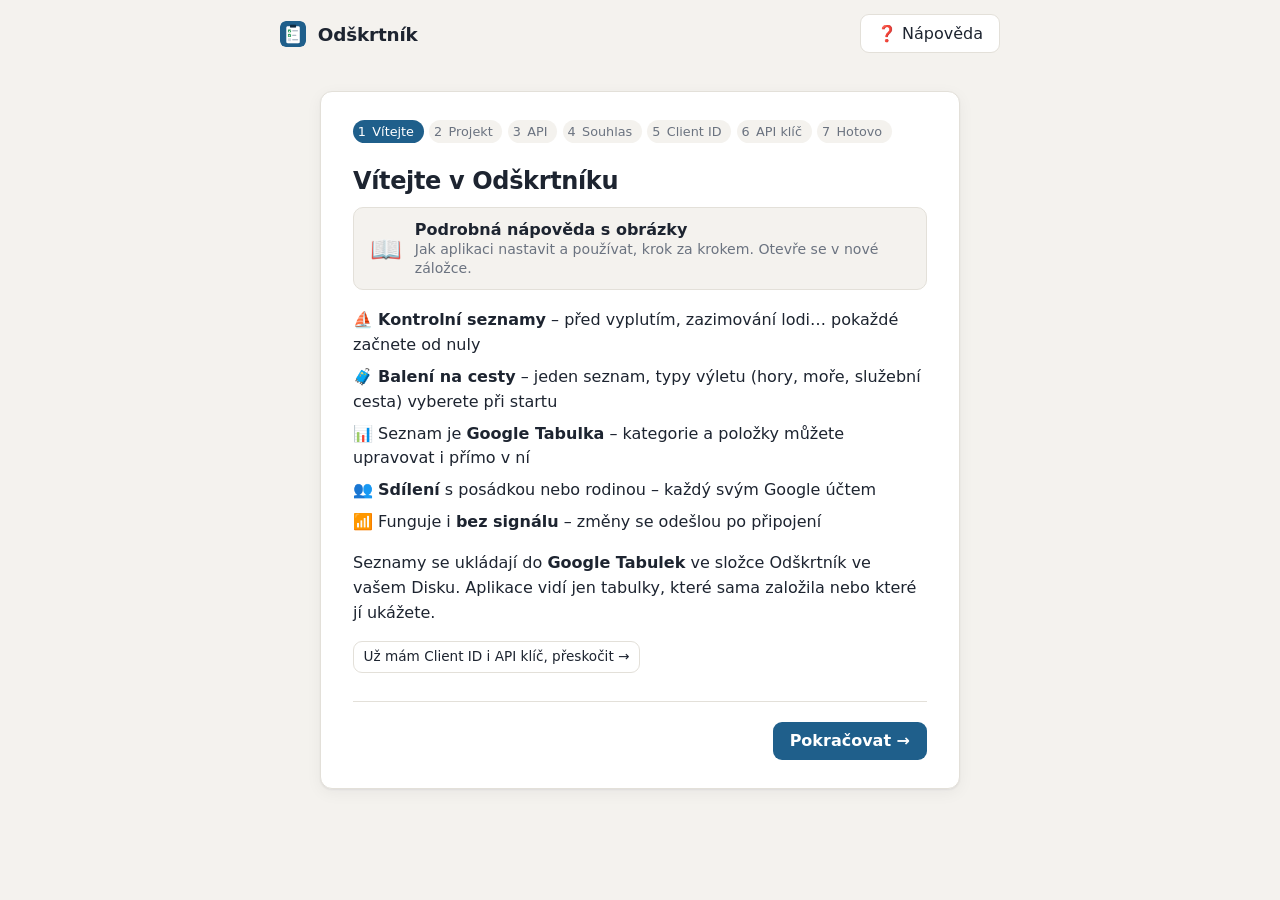
==== index.html @ 0916dacb "Odškrtník: zaškrtávací seznamy v Google Tabulkách (před vyplutím, zazimování, balení na cesty) Co-Au" ====
<!DOCTYPE html>
<html lang="cs">
<head>
  <meta charset="utf-8">
  <meta name="viewport" content="width=device-width, initial-scale=1, viewport-fit=cover">
  <title>Odškrtník</title>
  <link rel="icon" type="image/png" sizes="32x32" href="icons/favicon-32.png">
  <link rel="manifest" href="manifest.webmanifest">
  <meta name="theme-color" content="#1f5f8b">
  <meta name="description" content="Zaškrtávací seznamy v Google Tabulkách – kontrola před vyplutím, zazimování, balení na cesty.">
  <link rel="apple-touch-icon" href="icons/apple-touch-icon.png">
  <meta name="apple-mobile-web-app-capable" content="yes">
  <meta name="mobile-web-app-capable" content="yes">
  <meta name="apple-mobile-web-app-title" content="Odškrtník">
  <link rel="stylesheet" href="styles.css?v=20261110-0839">
</head>
<body>
  <header class="topbar">
    <a class="brand" href="./" id="brand"><img class="logo" src="icons/icon-192.png" alt="" width="26" height="26"> Odškrtník</a>
    <nav class="top-actions">
      <button id="btn-install-top" class="ghost" hidden title="Nainstalovat jako aplikaci">📲<span class="lbl"> Nainstalovat</span></button>
      <button id="btn-settings" class="ghost" title="Nastavení">⚙︎<span class="lbl"> Nastavení</span></button>
      <a id="btn-help" class="btn ghost" href="help.html" target="_blank" rel="noopener" title="Nápověda">❓<span class="lbl">Nápověda</span></a>
    </nav>
  </header>

  <main>
    <section id="view-file" class="card narrow" hidden>
      <h1>Otevřete aplikaci přes web nebo start.cmd</h1>
      <p>Google přihlášení nefunguje u stránky otevřené přímo ze souboru. Použijte
         <a href="https://n-yachts.github.io/odskrtnik/">n-yachts.github.io/odskrtnik</a>,
         nebo spusťte <code>start.cmd</code> ve složce projektu (otevře se <code>http://localhost:8082</code>).</p>
    </section>

    <!-- Průvodce prvním spuštěním -->
    <section id="view-setup" class="card narrow" hidden>
      <div class="steps" id="setup-steps"></div>
      <div id="setup-body"></div>
      <div class="wizard-nav">
        <button id="setup-back" class="ghost">← Zpět</button>
        <button id="setup-next" class="primary">Pokračovat →</button>
      </div>
    </section>

    <!-- Přihlášení -->
    <section id="view-signin" class="card narrow center" hidden>
      <h1>Přihlášení</h1>
      <p class="muted">Odškrtník ukládá seznamy do Google Tabulek ve vašem Disku. Vidí jen tabulky,
        které sám založil nebo které mu ukážete – ostatní soubory ne.</p>
      <button id="btn-signin" class="primary big">Přihlásit se přes Google</button>
      <p class="hint">Pokud uvidíte „Google tuto aplikaci neověřil“, klikněte na <b>Pokračovat</b>
         (případně <b>Rozšířené</b> → <b>Přejít na …</b>). Je to vaše vlastní aplikace.</p>
      <p class="hint"><a href="help.html#prihlaseni" target="_blank" rel="noopener">📖 Nápověda k přihlášení</a></p>
    </section>

    <!-- Přehled seznamů -->
    <section id="view-lists" hidden>
      <div class="lists-head">
        <h1>Moje seznamy</h1>
        <div class="row-actions">
          <button id="btn-open-shared" class="ghost">📥 Otevřít sdílený</button>
          <button id="btn-new-list" class="primary">+ Nový seznam</button>
        </div>
      </div>
      <div id="lists" class="lists"></div>
    </section>

    <!-- Zpřístupnění seznamu z odkazu -->
    <section id="view-grant" class="card narrow center" hidden>
      <h1>📥 Sdílený seznam</h1>
      <p>Někdo s vámi sdílí seznam. Aby ho Odškrtník mohl otevřít, potvrďte ho jednou
         v okně Google Disku: seznam vyberte a klikněte na <b>Vybrat</b>.</p>
      <button id="btn-grant" class="primary big">Zpřístupnit seznam</button>
      <p><button id="btn-grant-cancel" class="ghost">Zpět na moje seznamy</button></p>
      <p class="hint">Seznam nevidíte? Zkontrolujte, že jste přihlášeni stejným účtem, se kterým byl seznam sdílen.</p>
    </section>

    <!-- Jeden seznam -->
    <section id="view-list" hidden>
      <div class="list-head">
        <button id="btn-back" class="ghost icon-btn" title="Zpět na seznamy">←</button>
        <div class="list-title">
          <h1 id="list-name"></h1>
          <div id="sync" class="sync"></div>
        </div>
        <button id="btn-share" class="ghost">👥<span class="lbl"> Sdílet</span></button>
        <button id="btn-list-menu" class="ghost icon-btn" title="Další možnosti">⋯</button>
      </div>

      <div id="run" class="run"></div>
      <div id="edit-bar" class="edit-bar" hidden>
        <span>✏️ <b>Úpravy seznamu</b> <span class="muted">– klepnutím položku upravíte, šipkami změníte pořadí</span></span>
        <span class="spacer"></span>
        <button id="btn-add-item" class="ghost">+ Položka</button>
        <button id="btn-edit-done" class="primary">Hotovo</button>
      </div>
      <div id="items" class="items"></div>
    </section>

    <div id="loading" class="loading" hidden><div class="spinner"></div></div>
  </main>

  <!-- Nový průchod (vynulování) -->
  <dialog id="dlg-run">
    <form id="form-run" method="dialog" class="dlg-pad">
      <h2>↺ Začít znovu</h2>
      <p class="hint" id="run-intro">Všechna zatržítka se vynulují.</p>
      <div id="run-types-wrap">
        <h3 class="sub">Na co se chystáte?</h3>
        <div class="chips" id="run-types"></div>
        <p class="hint">Vyberte jeden nebo víc typů. Položky bez typu jsou v seznamu vždy.</p>
      </div>
      <label>Název (nepovinné) <input name="title" maxlength="60" placeholder="např. Krkonoše – leden"></label>
      <p id="run-summary" class="run-summary"></p>
      <div class="dlg-actions">
        <span class="spacer"></span>
        <button type="button" class="ghost" data-close>Zrušit</button>
        <button type="submit" class="primary">Začít</button>
      </div>
    </form>
  </dialog>

  <!-- Přidání / úprava položky -->
  <dialog id="dlg-item">
    <form id="form-item" method="dialog" class="dlg-pad">
      <h2 id="item-dlg-title">Upravit položku</h2>
      <label>Položka <input name="name" required maxlength="100"></label>
      <label>Kategorie <input name="cat" list="cat-list" maxlength="40" placeholder="např. Motor, Oblečení" autocomplete="off"></label>
      <datalist id="cat-list"></datalist>
      <label>Typy <input name="types" maxlength="100" placeholder="prázdné = vždy; např. hory, moře" autocomplete="off"></label>
      <div class="chips type-pick" id="item-types"></div>
      <label>Poznámka <input name="note" maxlength="160" placeholder="např. kde to je, kolik kusů…"></label>
      <p id="item-meta" class="hint"></p>
      <div class="dlg-actions">
        <button type="button" id="btn-item-delete" class="danger">Smazat</button>
        <span class="spacer"></span>
        <button type="button" class="ghost" data-close>Zrušit</button>
        <button type="submit" class="primary" id="btn-item-save">Uložit</button>
      </div>
    </form>
  </dialog>

  <!-- Nový / přejmenovat seznam -->
  <dialog id="dlg-list">
    <form id="form-list" method="dialog" class="dlg-pad">
      <h2 id="list-dlg-title">Nový seznam</h2>
      <div id="template-wrap">
        <h3 class="sub">Začít z předlohy</h3>
        <div class="templates" id="templates"></div>
      </div>
      <label>Název <input name="name" required maxlength="40" placeholder="např. Před vyplutím"></label>
      <div class="dlg-actions">
        <span class="spacer"></span>
        <button type="button" class="ghost" data-close>Zrušit</button>
        <button type="submit" class="primary" id="btn-list-save">Vytvořit</button>
      </div>
    </form>
  </dialog>

  <!-- Další možnosti seznamu -->
  <dialog id="dlg-menu">
    <div class="dlg-pad">
      <h2 id="menu-title">Seznam</h2>
      <div class="menu">
        <button id="m-edit" class="ghost">✏️ Upravit položky</button>
        <button id="m-history" class="ghost">📜 Historie průchodů</button>
        <button id="m-rename" class="ghost">🏷️ Přejmenovat</button>
        <button id="m-sheet" class="ghost">📊 Otevřít v Google Tabulkách</button>
        <button id="m-delete" class="danger">🗑️ Smazat seznam</button>
      </div>
      <div class="dlg-actions"><span class="spacer"></span><button class="primary" data-close>Zavřít</button></div>
    </div>
  </dialog>

  <!-- Historie -->
  <dialog id="dlg-history">
    <div class="dlg-pad">
      <h2>📜 Historie průchodů</h2>
      <ul id="history" class="history"></ul>
      <div class="dlg-actions"><span class="spacer"></span><button class="primary" data-close>Zavřít</button></div>
    </div>
  </dialog>

  <!-- Sdílení -->
  <dialog id="dlg-share">
    <form id="form-share" method="dialog" class="dlg-pad">
      <h2>Sdílet seznam</h2>
      <p class="hint">Zadejte e-mail Google účtu. Dotyčnému přijde e-mail s odkazem; seznam si otevře ve svém Odškrtníku a může ho odškrtávat i upravovat.</p>
      <div class="row share-row">
        <label>E-mail <input name="email" type="email" required placeholder="jmeno@gmail.com" autocomplete="email"></label>
        <button type="submit" class="primary">Sdílet</button>
      </div>
      <h3 class="sub">Kdo má přístup</h3>
      <ul id="people" class="people"></ul>
      <h3 class="sub">Odkaz na seznam</h3>
      <div class="copyline"><code id="share-link"></code><button type="button" class="ghost small" id="btn-copy-link">Kopírovat</button></div>
      <p class="hint">Odkaz funguje jen lidem, se kterými je seznam sdílený.</p>
      <div class="dlg-actions"><span class="spacer"></span><button type="button" class="primary" data-close>Hotovo</button></div>
    </form>
  </dialog>

  <!-- Nastavení -->
  <dialog id="dlg-settings">
    <div class="dlg-pad">
      <h2>Nastavení</h2>
      <dl class="kv">
        <dt>Účet</dt><dd id="set-user"></dd>
        <dt>Client ID</dt><dd id="set-client" class="mono"></dd>
        <dt>API klíč</dt><dd id="set-key" class="mono"></dd>
        <dt>Adresa aplikace</dt><dd id="set-origin" class="mono"></dd>
        <dt>Verze</dt><dd id="set-ver" class="mono"></dd>
      </dl>
      <h3 class="sub">Aplikace v telefonu a počítači</h3>
      <p id="install-info" class="hint"></p>
      <div class="dlg-actions wrap"><button id="btn-install" class="primary" hidden>📲 Nainstalovat aplikaci</button></div>
      <h3 class="sub">Účet</h3>
      <div class="dlg-actions wrap">
        <button id="btn-signout" class="ghost">Odhlásit</button>
        <button id="btn-reset" class="danger">Znovu spustit průvodce</button>
        <span class="spacer"></span>
        <button class="primary" data-close>Zavřít</button>
      </div>
    </div>
  </dialog>

  <div id="toast" class="toast" role="status" popover="manual"></div>

  <script type="module" src="js/app.js?v=20261110-0839"></script>
</body>
</html>
---- styles.css ----
:root { --bg: #f4f2ee; --surface: #ffffff; --ink: #1d2430; --muted: #6b7380; --line: #e3e0d9; --accent: #1f5f8b; --accent-ink: #ffffff; --warn: #b7791f; --warn-bg: #fdf3e1; --bad: #b23a3a; --bad-bg: #fbe9e9; --soon: #2f6f4f; --soon-bg: #e6f0f7; --ok: #2f7d4f; --ok-bg: #e7f3ec; --radius: 12px; --shadow: 0 1px 2px rgba(20, 24, 32, .06), 0 4px 16px rgba(20, 24, 32, .05); font-family: system-ui, -apple-system, "Segoe UI", Roboto, sans-serif; color: var(--ink); background: var(--bg); }
@media (prefers-color-scheme: dark) {
  :root { --bg: #15181d; --surface: #1e232a; --ink: #e8eaed; --muted: #9aa3ad; --line: #2e343d; --accent: #6fb3e0; --accent-ink: #0d1620; --warn: #e0a64a; --warn-bg: #3a2e1a; --bad: #ec7b7b; --bad-bg: #3a2020; --soon: #73c49a; --soon-bg: #1b2c3a; --ok: #6cc28f; --ok-bg: #1d3328; --shadow: none; }
}
* { box-sizing: border-box; }
body { margin: 0; min-height: 100vh; }
[hidden] { display: none !important; }
a { color: var(--accent); }
code, .mono { font-family: ui-monospace, "Cascadia Mono", Consolas, monospace; font-size: .9em; }
code { background: color-mix(in srgb, var(--line) 60%, transparent); padding: .1em .35em; border-radius: 5px; }
pre.mono { background: var(--bg); padding: .75rem; border-radius: 8px; overflow-x: auto; }
.topbar { display: flex; align-items: center; justify-content: space-between; padding: .9rem 1.25rem; max-width: 960px; margin: 0 auto; }
.brand { font-weight: 700; font-size: 1.15rem; letter-spacing: -.01em; }
.logo { margin-right: .35rem; vertical-align: -6px; border-radius: 6px; }
.top-actions { display: flex; gap: .4rem; }
main { max-width: 960px; margin: 0 auto; padding: 0 1.25rem 4rem; }
button { font: inherit; border-radius: 9px; border: 1px solid transparent; padding: .55rem 1rem; cursor: pointer; background: transparent; color: var(--ink); }
button.primary { background: var(--accent); color: var(--accent-ink); font-weight: 600; }
button.primary:hover { filter: brightness(1.08); }
button.ghost { border-color: var(--line); background: var(--surface); }
button.ghost:hover { border-color: var(--muted); }
button.danger { color: var(--bad); border-color: color-mix(in srgb, var(--bad) 35%, transparent); background: var(--surface); }
button.big { padding: .85rem 1.6rem; font-size: 1.05rem; }
button.small { padding: .25rem .6rem; font-size: .85rem; }
button:focus-visible, input:focus-visible, select:focus-visible, textarea:focus-visible { outline: 2px solid var(--accent); outline-offset: 2px; }
.card { background: var(--surface); border-radius: var(--radius); box-shadow: var(--shadow); padding: 1.75rem 2rem; border: 1px solid var(--line); }
.narrow { max-width: 640px; margin: 1.5rem auto; }
.center { text-align: center; }
.center p { max-width: 460px; margin-left: auto; margin-right: auto; }
h1 { font-size: 1.5rem; margin: 0 0 .75rem; letter-spacing: -.015em; }
h2 { font-size: 1.2rem; margin: 0 0 .75rem; }
p, li { line-height: 1.55; }
ol { padding-left: 1.3rem; }
li { margin-bottom: .4rem; }
.muted { color: var(--muted); }
.hint { color: var(--muted); font-size: .88rem; }
.error { color: var(--bad); font-size: .9rem; }
.callout { background: var(--soon-bg); border-radius: 10px; padding: .85rem 1rem; font-size: .92rem; line-height: 1.5; margin: 1rem 0; }
details { margin-top: 1rem; }
summary { cursor: pointer; color: var(--muted); }
/* Průvodce */
.steps { display: flex; gap: .35rem; margin-bottom: 1.5rem; flex-wrap: wrap; }
.step { display: inline-flex; align-items: center; gap: .4rem; font-size: .8rem; color: var(--muted); padding: .25rem .6rem .25rem .3rem; border-radius: 99px; background: var(--bg); }
.step::before { content: none; }
.step { font-variant-numeric: tabular-nums; }
.step em { font-style: normal; }
.step.current { background: var(--accent); color: var(--accent-ink); }
.step.done { color: var(--soon); }
.step:not(.current) em { display: none; }
@media (min-width: 640px) {
  .step:not(.current) em { display: inline; }
}
.wizard-nav { display: flex; justify-content: space-between; margin-top: 1.75rem; padding-top: 1.25rem; border-top: 1px solid var(--line); }
.copyline { display: flex; align-items: center; gap: .5rem; margin: .4rem 0; flex-wrap: wrap; }
#client-input { width: 100%; }
/* Formulářové prvky */
input, select, textarea { font: inherit; color: var(--ink); background: var(--surface); border: 1px solid var(--line); border-radius: 8px; padding: .55rem .7rem; width: 100%; }
textarea { resize: vertical; }
label { display: flex; flex-direction: column; gap: .3rem; font-size: .88rem; color: var(--muted); margin-bottom: .85rem; flex: 1; }
.row { display: flex; gap: .75rem; flex-wrap: wrap; }
.row > label { min-width: 130px; }
/* Přehled */
.chips { display: flex; gap: .35rem; flex-wrap: wrap; flex: 1; }
.chip { border: 1px solid var(--line); background: var(--surface); border-radius: 99px; padding: .35rem .8rem; font-size: .9rem; }
.chip small { color: var(--muted); margin-left: .15rem; }
.chip.on { background: var(--ink); color: var(--surface); border-color: var(--ink); }
.chip.on small { color: inherit; opacity: .7; }
.empty { text-align: center; padding: 3rem 1rem; background: var(--surface); border: 1px dashed var(--line); border-radius: var(--radius); }
@media (max-width: 560px) {
  .card { padding: 1.25rem; }
}
/* Dialogy */
dialog { border: none; border-radius: 16px; padding: 0; width: min(560px, calc(100vw - 2rem)); background: var(--surface); color: var(--ink); box-shadow: 0 20px 60px rgba(0,0,0,.25); }
dialog::backdrop { background: rgba(15, 20, 28, .45); }
dialog form, .dlg-pad { padding: 1.5rem; }
.dlg-actions { display: flex; gap: .5rem; align-items: center; margin-top: .5rem; }
.dlg-actions.wrap { flex-wrap: wrap; }
.spacer { flex: 1; }
.kv { display: grid; grid-template-columns: auto 1fr; gap: .4rem 1rem; margin: 0 0 1.25rem; font-size: .9rem; }
.kv dt { color: var(--muted); }
.loading { position: fixed; inset: 0; display: grid; place-items: center; background: color-mix(in srgb, var(--bg) 50%, transparent); z-index: 10; }
.spinner { width: 34px; height: 34px; border: 3px solid var(--line); border-top-color: var(--accent); border-radius: 50%; animation: spin .8s linear infinite; }
@keyframes spin { to { transform: rotate(360deg); } }
.toast { position: fixed; inset: auto auto 1.25rem 50%; margin: 0; border: none; transform: translateX(-50%); background: var(--ink); color: var(--surface); padding: .7rem 1.1rem; border-radius: 10px; font-size: .92rem; max-width: calc(100vw - 2rem); z-index: 20; box-shadow: var(--shadow); }
.toast.error { background: var(--bad); color: #fff; }
@media (max-width: 560px) {
  .topbar { padding: .75rem 1rem; }
  .brand, .top-actions button { white-space: nowrap; }
  .top-actions button { padding: .45rem .7rem; font-size: .9rem; }
  main { padding: 0 1rem 3rem; }
}
/* Záložky */
/* Přehled */
.chip { white-space: nowrap; }
.features { list-style: none; padding: 0; margin: .5rem 0 1rem; }
.features li { margin-bottom: .45rem; }
.chip.small { font-size: .82rem; padding: .25rem .65rem; }
.sub { font-size: .95rem; margin: 1.2rem 0 .3rem; }
/* Odkazy na nápovědu */
a.btn { display: inline-flex; align-items: center; gap: .3rem; text-decoration: none; color: var(--ink); font: inherit; border-radius: 9px; border: 1px solid var(--line); background: var(--surface); padding: .55rem 1rem; }
a.btn:hover { border-color: var(--muted); }
@media (max-width: 560px) {
  .top-actions .lbl { display: none; }
  a.btn { padding: .45rem .7rem; }
}
.help-card { display: flex; gap: .8rem; align-items: center; text-decoration: none; color: var(--ink); border: 1px solid var(--line); border-radius: 10px; padding: .75rem 1rem; margin: 0 0 1.1rem; background: var(--bg); }
.help-card:hover { border-color: var(--accent); }
.help-card .hc-icon { font-size: 1.6rem; }
.help-card .muted { font-size: .88rem; }
/* Výběr typu ve skupinách */
.dlg-actions:has(> #btn-install[hidden]) { display: none; }

/* ---------- Odškrtník ---------- */
main { max-width: 760px; }
.topbar { max-width: 760px; }
.brand { text-decoration: none; color: var(--ink); }
.icon-btn { padding: .45rem .75rem; font-size: 1.1rem; }
button.link { padding: 0; border: none; background: none; color: var(--accent); text-decoration: underline; font: inherit; cursor: pointer; }
.chips { display: flex; gap: .35rem; flex-wrap: wrap; margin: .5rem 0 0; }
.chip { cursor: pointer; }

/* Přehled seznamů */
.lists-head { display: flex; align-items: center; justify-content: space-between; gap: .75rem; flex-wrap: wrap; margin: .25rem 0 1rem; }
.lists-head h1 { margin: 0; }
.row-actions { display: flex; gap: .5rem; flex-wrap: wrap; }
.lists { display: grid; gap: .6rem; }
.list-card { display: flex; flex-direction: column; align-items: stretch; gap: .35rem; text-align: left; width: 100%;
  background: var(--surface); border: 1px solid var(--line); border-left: 5px solid var(--accent); border-radius: var(--radius); padding: 1rem 1.1rem; }
.list-card:hover { border-color: var(--muted); border-left-color: var(--accent); }
.list-card.complete { border-left-color: var(--ok); }
.lc-name { font-size: 1.15rem; font-weight: 700; }
.lc-meta { color: var(--muted); font-size: .88rem; }
.bar { height: 6px; border-radius: 99px; background: var(--line); overflow: hidden; }
.bar > i { display: block; height: 100%; background: var(--accent); border-radius: 99px; transition: width .25s; }
.complete .bar > i, .run.complete .bar > i { background: var(--ok); }

/* Jeden seznam */
.list-head { display: flex; align-items: center; gap: .5rem; margin: .25rem 0 .9rem; }
.list-title { flex: 1; min-width: 0; }
.list-title h1 { margin: 0; font-size: 1.35rem; overflow: hidden; text-overflow: ellipsis; white-space: nowrap; }
.sync { font-size: .8rem; color: var(--muted); min-height: 1.1em; }
.sync[data-status="offline"], .sync[data-status="auth"] { color: var(--warn); }
.sync[data-status="error"] { color: var(--bad); }

.run { background: var(--surface); border: 1px solid var(--line); border-radius: var(--radius); padding: .85rem 1rem; margin-bottom: .9rem;
  position: sticky; top: 0; z-index: 3; box-shadow: var(--shadow); }
.run-top { display: flex; align-items: center; gap: .75rem; }
.run-count { font-size: 1.35rem; font-weight: 700; font-variant-numeric: tabular-nums; white-space: nowrap; }
.run-count small { font-size: .85rem; color: var(--muted); font-weight: 500; }
.run .bar { flex: 1; height: 8px; }
.run-meta { display: flex; align-items: center; gap: .35rem .5rem; flex-wrap: wrap; margin-top: .55rem; font-size: .85rem; color: var(--muted); }
.run-meta .tag { background: var(--soon-bg); color: var(--ink); border-radius: 99px; padding: .1rem .6rem; font-size: .82rem; }
.run-meta .spacer { min-width: .5rem; }
.run.complete { background: var(--ok-bg); border-color: color-mix(in srgb, var(--ok) 40%, transparent); }
.run-done { font-weight: 700; color: var(--ok); }
.hide-done { display: inline-flex; align-items: center; gap: .3rem; font-size: .85rem; color: var(--muted); cursor: pointer; margin: 0; flex: none; flex-direction: row; }
.hide-done input { width: auto; margin: 0; }

.edit-bar { display: flex; align-items: center; gap: .5rem; flex-wrap: wrap; background: var(--warn-bg); border-radius: var(--radius);
  padding: .65rem .9rem; margin-bottom: .9rem; font-size: .9rem; position: sticky; top: 0; z-index: 3; }

.cat-block { margin-bottom: .9rem; }
.cat { display: flex; align-items: center; gap: .5rem; width: 100%; font-size: .78rem; text-transform: uppercase; letter-spacing: .07em; color: var(--muted);
  margin: 1.1rem 0 .35rem; font-weight: 700; padding: 0; background: none; border: none; cursor: pointer; text-align: left; }
.cat .cnt { margin-left: auto; font-variant-numeric: tabular-nums; letter-spacing: 0; text-transform: none; font-weight: 600; }
.cat .chev { display: inline-block; transition: transform .15s; }
.cat-block.closed .chev { transform: rotate(-90deg); }
.cat-block.closed .item-list { display: none; }
.cat-block.full .cnt { color: var(--ok); }
.item-list { list-style: none; margin: 0; padding: 0; background: var(--surface); border: 1px solid var(--line); border-radius: var(--radius); overflow: hidden; }
.item { display: flex; align-items: stretch; border-top: 1px solid var(--line); }
.item:first-child { border-top: none; }
.tick { flex: 1; display: flex; align-items: center; gap: .1rem; text-align: left; border: none; border-radius: 0; background: transparent; padding: 0; min-height: 3.3rem; }
.box { flex: none; width: 3.2rem; align-self: stretch; position: relative; }
.box::before { content: ''; position: absolute; left: 50%; top: 50%; width: 1.4rem; height: 1.4rem; transform: translate(-50%, -50%);
  border: 2px solid var(--muted); border-radius: 6px; transition: background .12s, border-color .12s; }
.item.done .box::before { background: var(--ok); border-color: var(--ok); }
.item.done .box::after { content: '✓'; position: absolute; left: 50%; top: 50%; transform: translate(-50%, -52%); color: #fff; font-size: .95rem; font-weight: 700; }
.it-body { flex: 1; display: flex; flex-wrap: wrap; align-items: baseline; gap: .15rem .55rem; padding: .75rem .9rem .75rem 0; min-width: 0; }
.it-name { font-size: 1.02rem; font-weight: 600; }
.it-note { flex-basis: 100%; color: var(--muted); font-size: .85rem; }
.by { color: var(--muted); font-size: .78rem; margin-left: auto; }
.item.done .it-name { text-decoration: line-through; color: var(--muted); font-weight: 500; }
.types { display: inline-flex; gap: .25rem; flex-wrap: wrap; }
.types span { font-size: .75rem; background: var(--soon-bg); border-radius: 99px; padding: .05rem .5rem; color: var(--ink); }
.item.out { opacity: .5; }
.edit-body { flex: 1; display: flex; flex-wrap: wrap; align-items: baseline; gap: .15rem .55rem; text-align: left; border: none; border-radius: 0;
  background: transparent; padding: .75rem .9rem; min-height: 3.2rem; }
.moves { display: flex; flex-direction: column; border-left: 1px solid var(--line); }
.moves button { flex: 1; border: none; border-radius: 0; padding: 0 .9rem; color: var(--muted); font-size: .8rem; }
.moves button:disabled { opacity: .25; cursor: default; }
.moves button + button { border-top: 1px solid var(--line); }
.cat-add { margin-top: .4rem; }
.empty p { margin: .4rem 0; }

/* Dialogy */
.menu { display: flex; flex-direction: column; gap: .4rem; margin-bottom: .8rem; }
.menu button { text-align: left; }
.templates { display: grid; grid-template-columns: 1fr 1fr; gap: .5rem; margin-bottom: 1rem; }
.tpl { display: flex; flex-direction: column; align-items: flex-start; gap: .15rem; text-align: left; border: 1px solid var(--line); background: var(--surface); padding: .65rem .8rem; }
.tpl b { font-size: .95rem; }
.tpl span { font-size: .8rem; color: var(--muted); line-height: 1.35; }
.tpl.on { border-color: var(--accent); box-shadow: 0 0 0 2px var(--accent) inset; }
.type-pick { margin: -.5rem 0 .85rem; }
.run-summary { background: var(--bg); border-radius: 10px; padding: .6rem .8rem; font-size: .9rem; }
.history { list-style: none; padding: 0; margin: 0 0 .8rem; display: flex; flex-direction: column; gap: .5rem; max-height: 60vh; overflow: auto; }
.history li { border: 1px solid var(--line); border-radius: 10px; padding: .6rem .8rem; font-size: .9rem; }
.history .h-top { display: flex; gap: .5rem; align-items: baseline; flex-wrap: wrap; }
.history .h-res { margin-left: auto; font-weight: 600; font-variant-numeric: tabular-nums; }
.history .h-res.full { color: var(--ok); }
.share-row { align-items: end; }
.share-row label { flex: 1; }
.share-row button { margin-bottom: .85rem; }
.people { list-style: none; padding: 0; margin: 0 0 .5rem; display: flex; flex-direction: column; gap: .35rem; font-size: .9rem; }
.people li { display: flex; align-items: center; gap: .6rem; flex-wrap: wrap; }
.people .role { color: var(--muted); font-size: .8rem; margin-left: auto; }
.dlg-actions:has(> #btn-install[hidden]) { display: none; }

@media (max-width: 560px) {
  .list-head .lbl { display: none; }
  .row-actions { width: 100%; }
  .row-actions button { flex: 1; }
  .templates { grid-template-columns: 1fr; }
  .edit-bar .muted { display: none; }
}
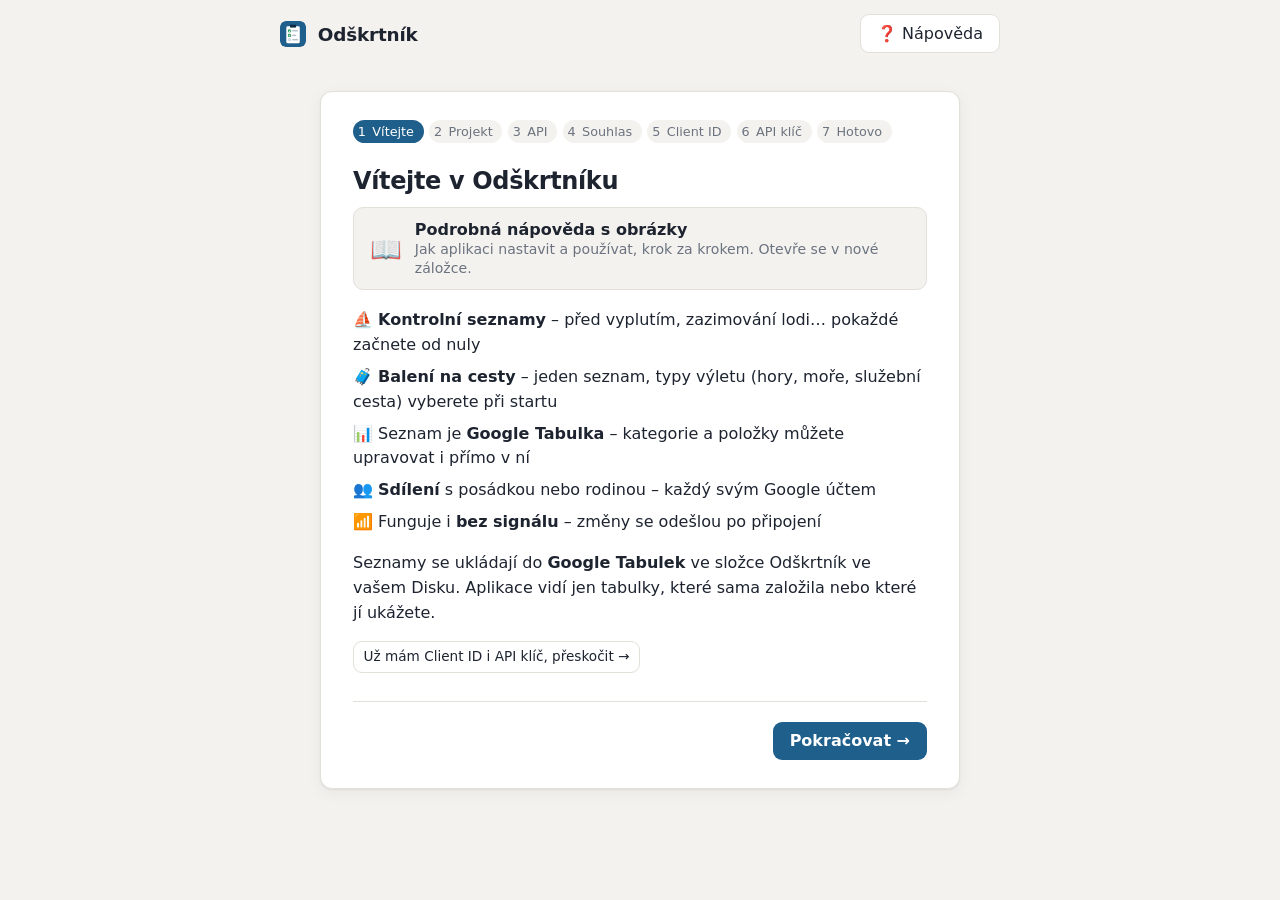
==== commit f53e6e2c: "Oprava: rychle odškrtnuté položky už neodskakují zpět Google po zápisu občas vrátí starší stav tabul" ====
--- a/index.html
+++ b/index.html
@@ -12,7 +12,7 @@
   <meta name="apple-mobile-web-app-capable" content="yes">
   <meta name="mobile-web-app-capable" content="yes">
   <meta name="apple-mobile-web-app-title" content="Odškrtník">
-  <link rel="stylesheet" href="styles.css?v=20261110-0839">
+  <link rel="stylesheet" href="styles.css?v=20261110-1119">
 </head>
 <body>
   <header class="topbar">
@@ -225,6 +225,6 @@
 
   <div id="toast" class="toast" role="status" popover="manual"></div>
 
-  <script type="module" src="js/app.js?v=20261110-0839"></script>
+  <script type="module" src="js/app.js?v=20261110-1119"></script>
 </body>
 </html>
